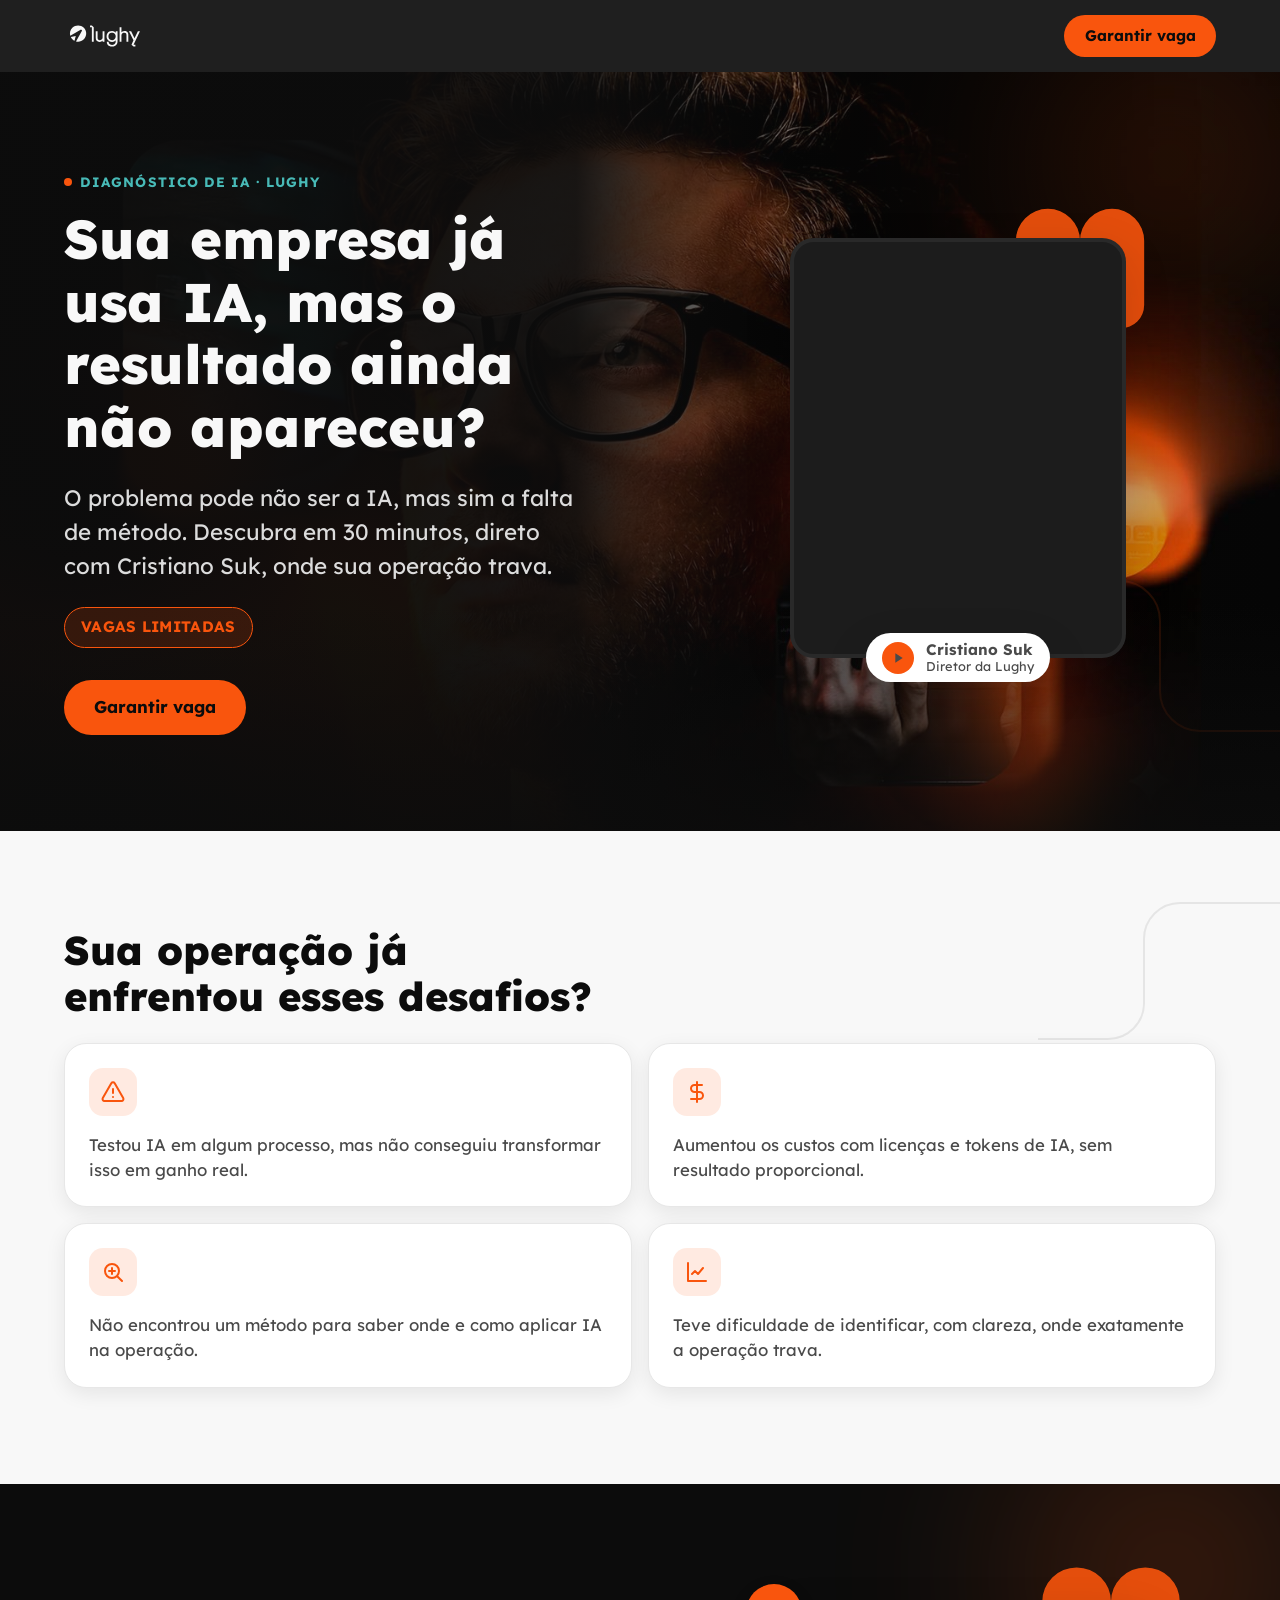
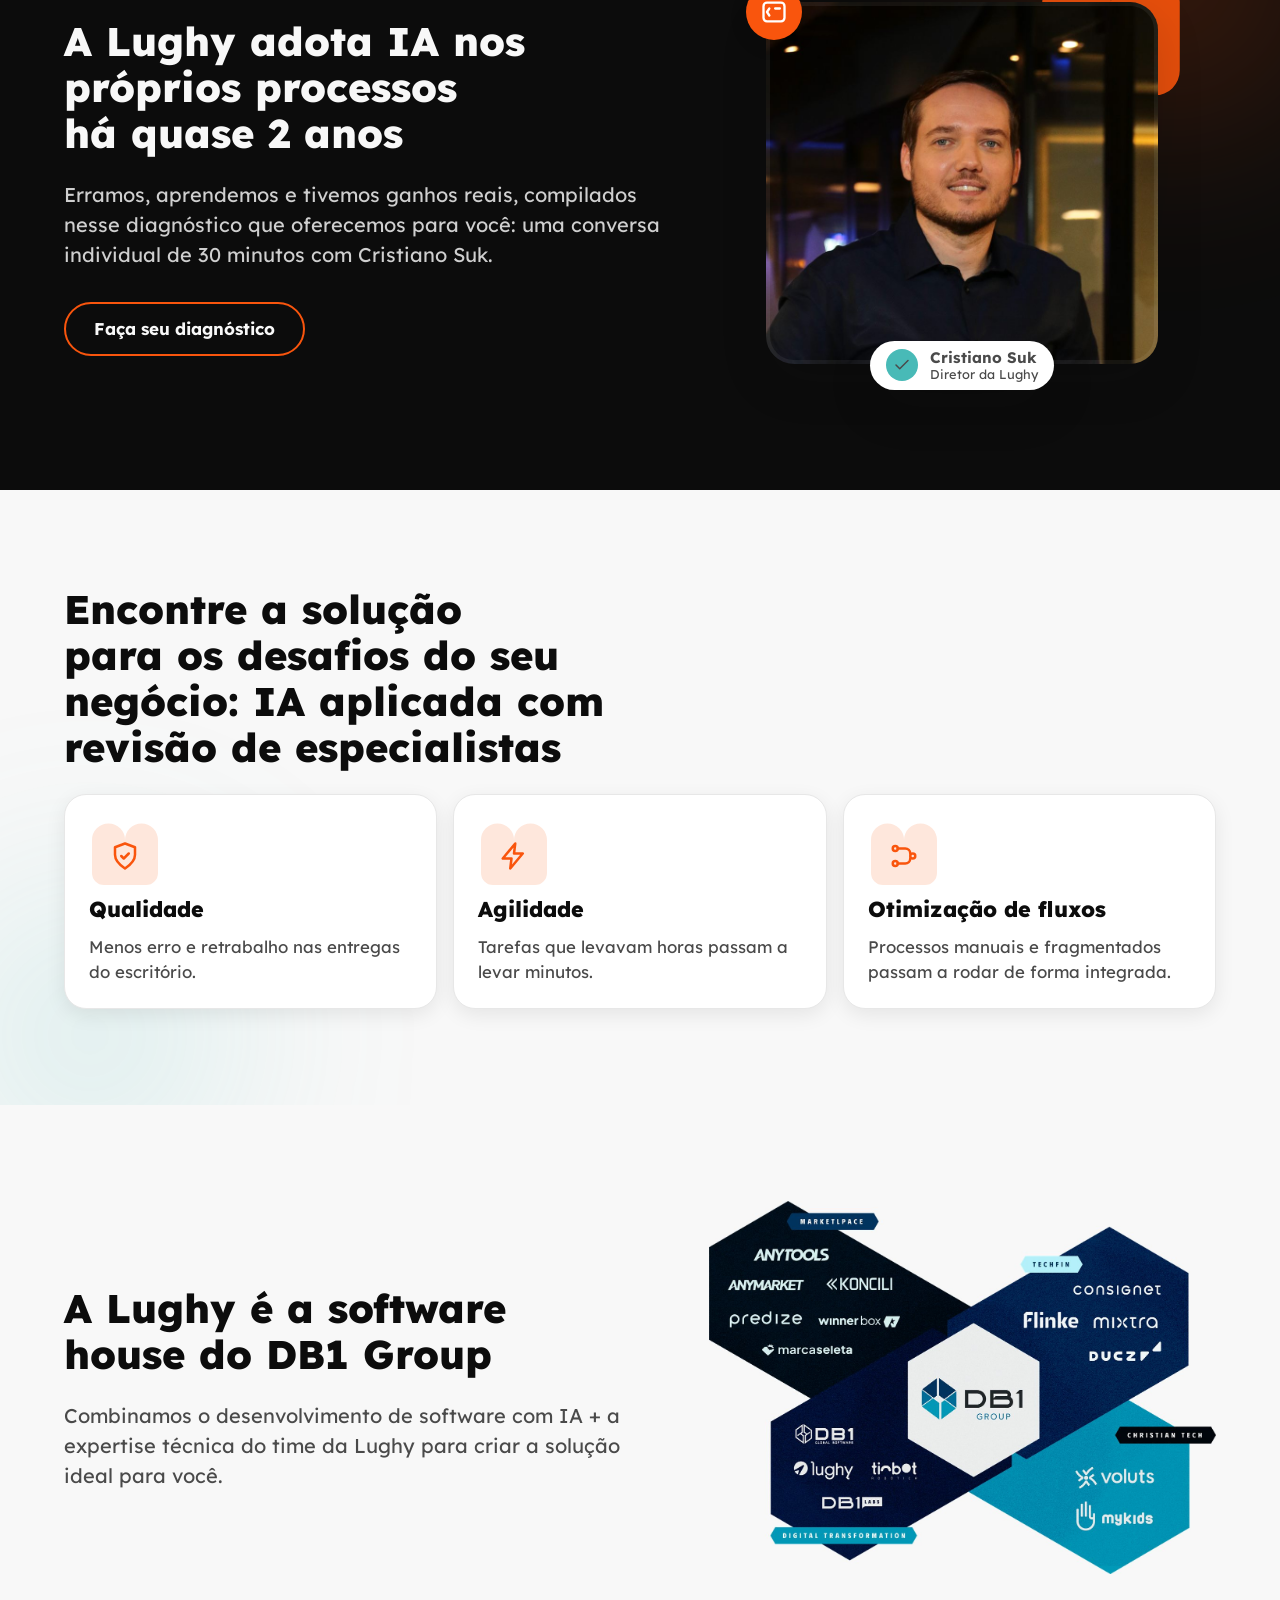
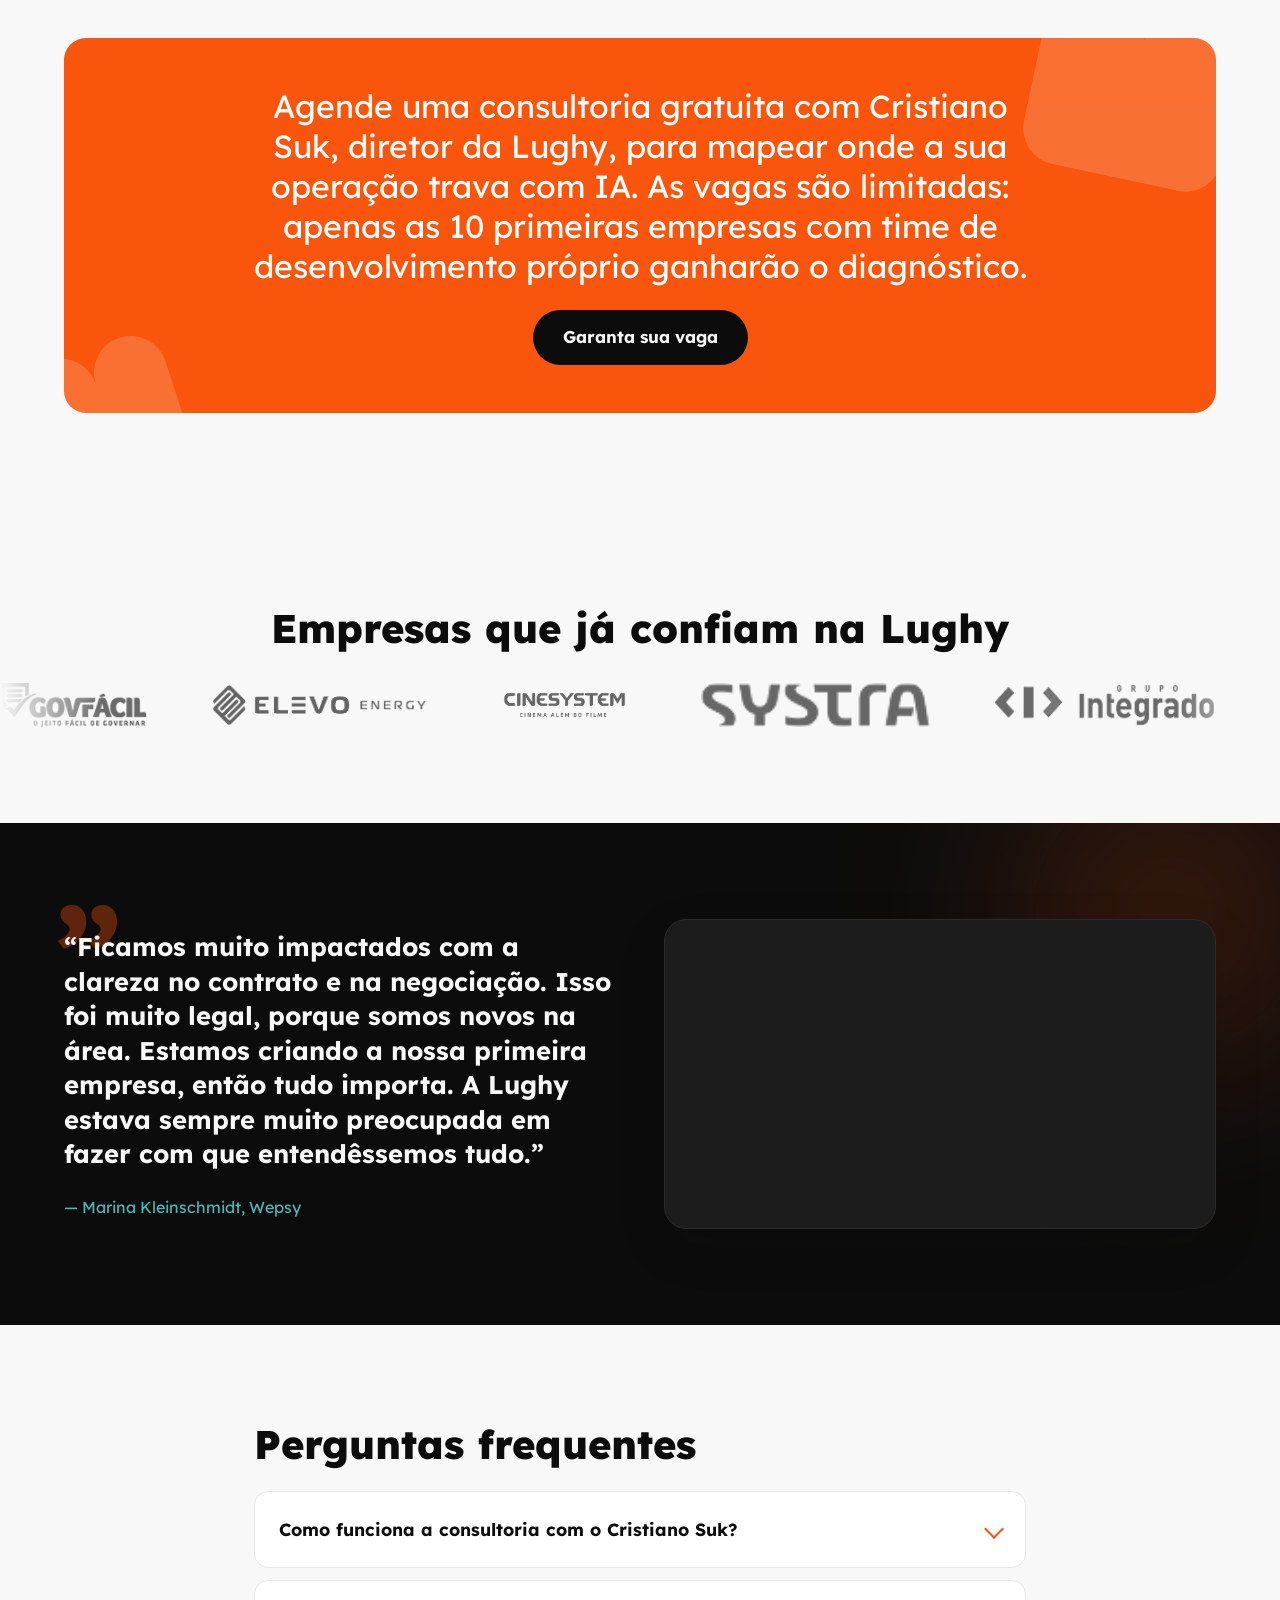
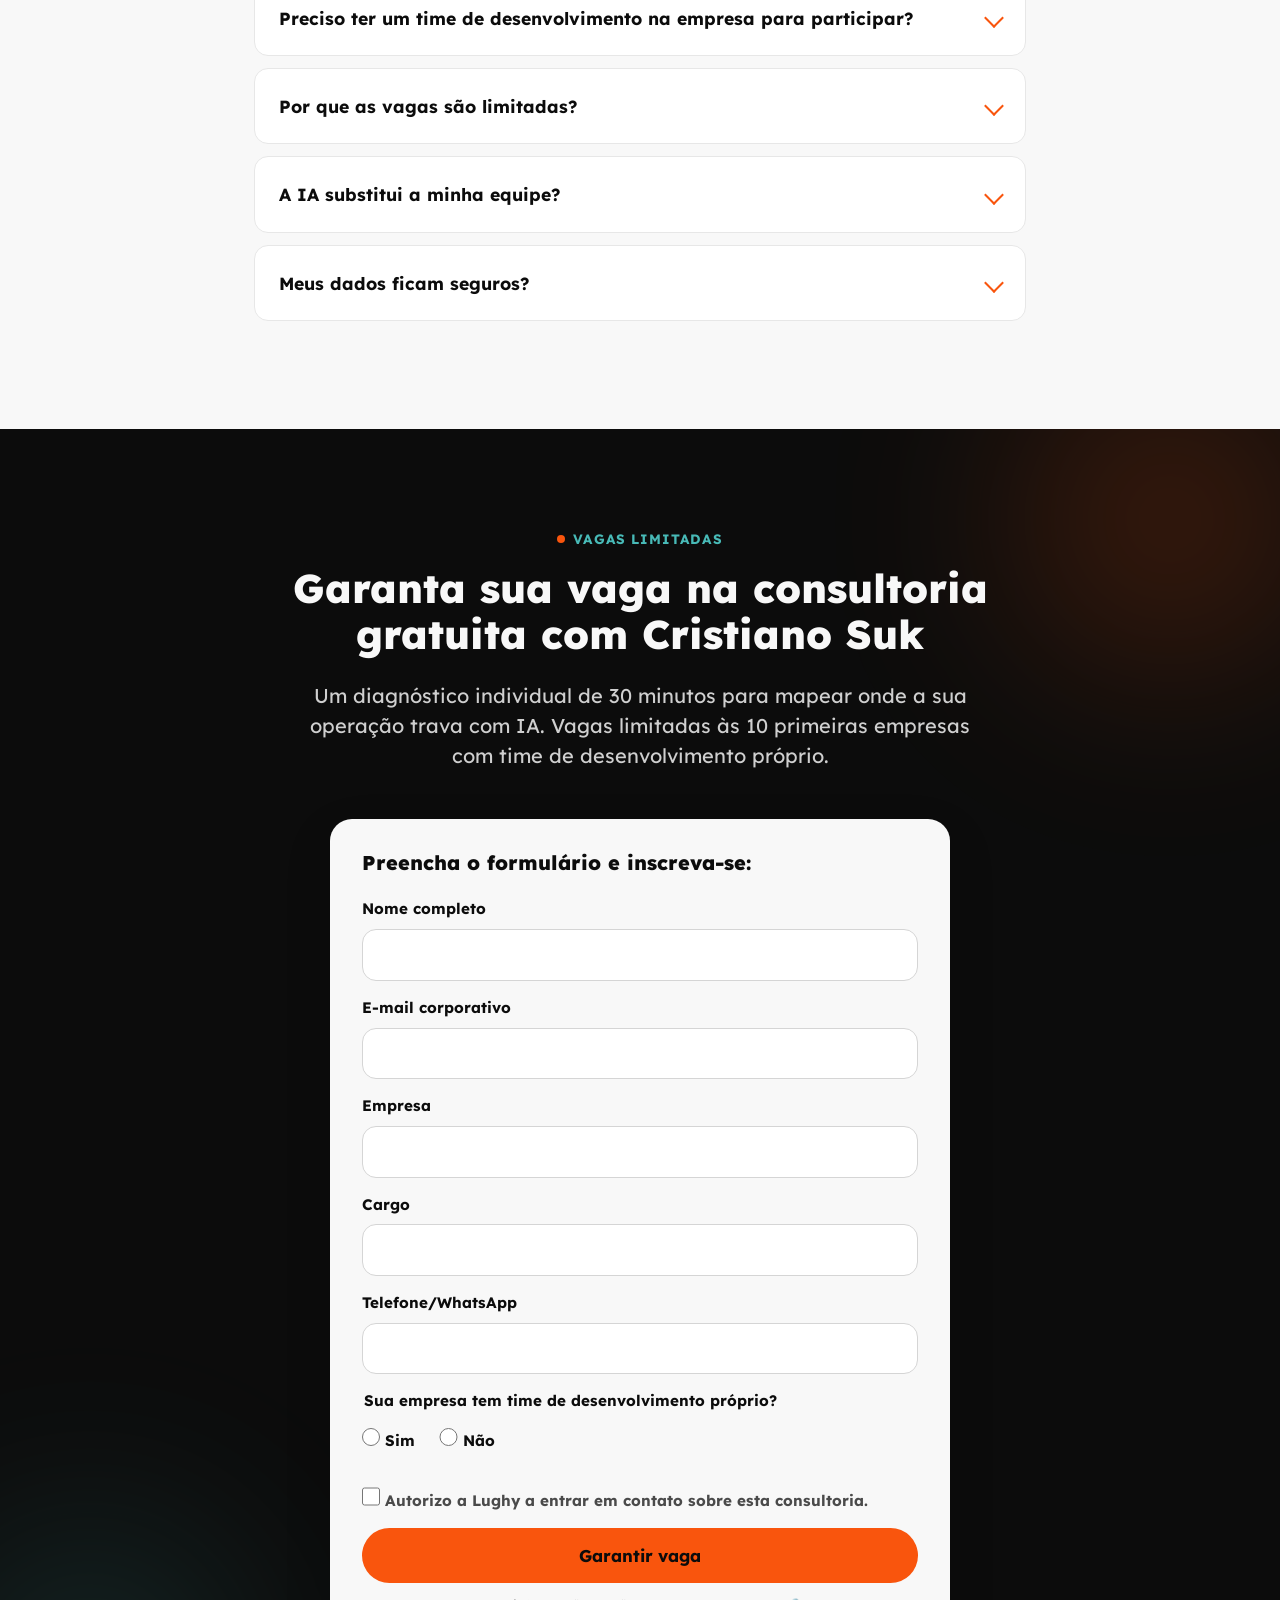
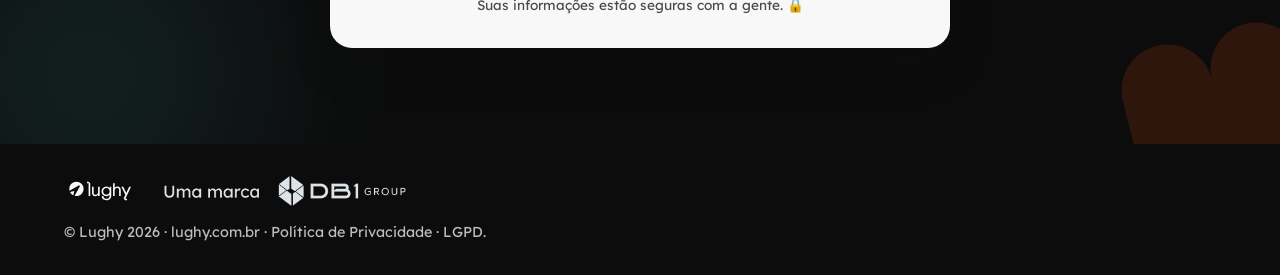
==== index.html @ c54f1146 "LP Consultoria de IA com Cristiano Suk (Lughy) Landing page estática de captação de leads: HTML + CS" ====
<!DOCTYPE html>
<html lang="pt-BR">
<head>
  <meta charset="UTF-8" />
  <meta name="viewport" content="width=device-width, initial-scale=1.0" />

  <title>Consultoria gratuita de IA com Cristiano Suk | Lughy</title>
  <meta name="description" content="Sua empresa já usa IA, mas o resultado não apareceu? Agende um diagnóstico gratuito de 30 minutos com Cristiano Suk, diretor da Lughy, e descubra onde sua operação trava. Vagas limitadas." />

  <!-- Open Graph -->
  <meta property="og:type" content="website" />
  <meta property="og:site_name" content="Lughy" />
  <meta property="og:locale" content="pt_BR" />
  <meta property="og:title" content="Consultoria gratuita de IA com Cristiano Suk | Lughy" />
  <meta property="og:description" content="Descubra em 30 minutos, direto com Cristiano Suk, onde sua operação trava com IA. Vagas limitadas às 10 primeiras empresas com time de desenvolvimento próprio." />
  <meta property="og:url" content="https://lughy.com.br/" />
  <!-- substituir por imagem de compartilhamento social 1200x630 (og-image.jpg) -->
  <meta property="og:image" content="assets/og-image.jpg" />
  <meta property="og:image:width" content="1200" />
  <meta property="og:image:height" content="630" />
  <meta property="og:image:alt" content="Consultoria gratuita de IA com Cristiano Suk, diretor da Lughy" />

  <!-- Twitter Card -->
  <meta name="twitter:card" content="summary_large_image" />
  <meta name="twitter:title" content="Consultoria gratuita de IA com Cristiano Suk | Lughy" />
  <meta name="twitter:description" content="Descubra em 30 minutos, direto com Cristiano Suk, onde sua operação trava com IA. Vagas limitadas." />
  <meta name="twitter:image" content="assets/og-image.jpg" />

  <link rel="icon" type="image/svg+xml" href="assets/logo-lughy-orange.svg" />

  <!-- Google Fonts: Lexend (400, 700, 800) -->
  <link rel="preconnect" href="https://fonts.googleapis.com" />
  <link rel="preconnect" href="https://fonts.gstatic.com" crossorigin />
  <link href="https://fonts.googleapis.com/css2?family=Lexend:wght@400;700;800&display=swap" rel="stylesheet" />

  <link rel="stylesheet" href="styles.css" />
</head>
<body>
  <a class="skip-link" href="#formulario">Ir para o formulário</a>

  <!-- 5.1 Header fixo -->
  <header class="site-header">
    <div class="container site-header__inner">
      <a class="site-header__logo" href="#topo" aria-label="Lughy — página inicial">
        <!-- substituir por logo oficial Lughy (variante off-white) -->
        <img src="assets/logo-lughy-white.svg" alt="Lughy" width="140" height="56" />
      </a>
      <!-- LP focada em conversão: sem menu de navegação -->
      <a class="btn btn--primary btn--sm site-header__cta js-scroll" href="#formulario">Garantir vaga</a>
    </div>
  </header>

  <main id="topo">

    <!-- 5.2 Hero + Formulário -->
    <section class="hero" aria-labelledby="hero-title">
      <!-- imagem de fundo estilizada (PPT comercial) + overlay para legibilidade -->
      <div class="hero__bg" aria-hidden="true"></div>
      <!-- elementos decorativos organicos -->
      <span class="deco-glow deco-glow--orange" aria-hidden="true"></span>
      <span class="deco-glow deco-glow--teal" aria-hidden="true"></span>
      <svg class="deco-line deco-line--hero" viewBox="0 0 320 260" fill="none" aria-hidden="true">
        <path d="M8 40 H120 a40 40 0 0 1 40 40 V150 a40 40 0 0 0 40 40 H312" stroke="currentColor" stroke-width="2" />
      </svg>

      <div class="container hero__grid">
        <div class="hero__copy">
          <p class="eyebrow"><span class="eyebrow__dot" aria-hidden="true"></span> Diagnóstico de IA · Lughy</p>
          <h1 id="hero-title">Sua empresa já usa IA, mas o resultado ainda não apareceu?</h1>
          <h2 class="hero__subtitle">O problema pode não ser a IA, mas sim a falta de método. Descubra em 30 minutos, direto com Cristiano Suk, onde sua operação trava.</h2>
          <p class="hero__vagas"><span class="badge">Vagas limitadas</span></p>
          <a class="btn btn--primary js-scroll hero__cta" href="#formulario">Garantir vaga</a>
        </div>

        <!-- Vídeo do Cristiano Suk sobre a consultoria (formato vertical 4:5) -->
        <div class="hero__media">
          <figure class="video-suk">
            <svg class="video-suk__shape" viewBox="0 0 240 220" aria-hidden="true"><path d="M10,70 A55,55 0 0 1 120,70 A55,55 0 0 1 230,70 L230,180 A40,40 0 0 1 190,220 L50,220 A40,40 0 0 1 10,180 Z"/></svg>
            <div class="video-suk__frame">
              <!-- Vídeo do Cristiano Suk sobre a consultoria (YouTube Short) -->
              <iframe
                src="https://www.youtube-nocookie.com/embed/5r_0Nt1J_Ow"
                title="Cristiano Suk fala sobre a consultoria de IA da Lughy"
                loading="lazy"
                referrerpolicy="strict-origin-when-cross-origin"
                allow="accelerometer; autoplay; clipboard-write; encrypted-media; gyroscope; picture-in-picture; web-share"
                allowfullscreen></iframe>
            </div>
            <figcaption class="video-suk__tag">
              <span class="video-suk__tag-badge" aria-hidden="true">
                <svg viewBox="0 0 24 24" fill="currentColor"><path d="M8 5v14l11-7z"/></svg>
              </span>
              <span><strong>Cristiano Suk</strong>Diretor da Lughy</span>
            </figcaption>
          </figure>
        </div>
      </div>
    </section>

    <!-- 5.3 Seção Dores -->
    <section class="section dores" aria-labelledby="dores-title">
      <svg class="deco-line deco-line--dores" viewBox="0 0 300 200" fill="none" aria-hidden="true">
        <path d="M292 20 H150 a36 36 0 0 0 -36 36 V120 a36 36 0 0 1 -36 36 H8" stroke="currentColor" stroke-width="2" />
      </svg>
      <div class="container">
        <h2 id="dores-title" class="section__title">Sua operação já enfrentou esses desafios?</h2>
        <ul class="cards cards--2 dores__grid">
          <li class="card">
            <span class="card__badge" aria-hidden="true">
              <svg viewBox="0 0 24 24" fill="none" stroke="currentColor" stroke-width="2" stroke-linecap="round" stroke-linejoin="round"><path d="M12 9v4M12 17h.01"/><path d="M10.3 3.2 1.8 18a2 2 0 0 0 1.7 3h17a2 2 0 0 0 1.7-3L13.7 3.2a2 2 0 0 0-3.4 0z"/></svg>
            </span>
            <p>Testou IA em algum processo, mas não conseguiu transformar isso em ganho real.</p>
          </li>
          <li class="card">
            <span class="card__badge" aria-hidden="true">
              <svg viewBox="0 0 24 24" fill="none" stroke="currentColor" stroke-width="2" stroke-linecap="round" stroke-linejoin="round"><path d="M12 2v20M17 5H9.5a3.5 3.5 0 0 0 0 7h5a3.5 3.5 0 0 1 0 7H6"/></svg>
            </span>
            <p>Aumentou os custos com licenças e tokens de IA, sem resultado proporcional.</p>
          </li>
          <li class="card">
            <span class="card__badge" aria-hidden="true">
              <svg viewBox="0 0 24 24" fill="none" stroke="currentColor" stroke-width="2" stroke-linecap="round" stroke-linejoin="round"><circle cx="11" cy="11" r="7"/><path d="m21 21-4.3-4.3M11 8v6M8 11h6"/></svg>
            </span>
            <p>Não encontrou um método para saber onde e como aplicar IA na operação.</p>
          </li>
          <li class="card">
            <span class="card__badge" aria-hidden="true">
              <svg viewBox="0 0 24 24" fill="none" stroke="currentColor" stroke-width="2" stroke-linecap="round" stroke-linejoin="round"><path d="M3 3v18h18"/><path d="m7 14 3-3 3 3 5-6"/></svg>
            </span>
            <p>Teve dificuldade de identificar, com clareza, onde exatamente a operação trava.</p>
          </li>
        </ul>
      </div>
    </section>

    <!-- 5.4 Seção Solução (fundo preto) -->
    <section class="section section--dark solucao" aria-labelledby="solucao-title">
      <span class="deco-glow deco-glow--orange" aria-hidden="true"></span>
      <div class="container solucao__grid">
        <div class="solucao__text">
          <h2 id="solucao-title" class="section__title">A Lughy adota IA nos próprios processos há quase 2 anos</h2>
          <p class="section__lead">Erramos, aprendemos e tivemos ganhos reais, compilados nesse diagnóstico que oferecemos para você: uma conversa individual de 30 minutos com Cristiano Suk.</p>
          <a class="btn btn--outline js-scroll" href="#formulario">Faça seu diagnóstico</a>
        </div>

        <!-- Foto do Cristiano Suk -->
        <figure class="suk">
          <svg class="suk__shape" viewBox="0 0 240 220" aria-hidden="true"><path d="M10,70 A55,55 0 0 1 120,70 A55,55 0 0 1 230,70 L230,180 A40,40 0 0 1 190,220 L50,220 A40,40 0 0 1 10,180 Z"/></svg>
          <div class="suk__frame">
            <img src="assets/suk.jpg" alt="Cristiano Suk, diretor da Lughy" width="480" height="410" />
          </div>
          <span class="float-badge float-badge--orange suk__badge" aria-hidden="true">
            <svg viewBox="0 0 24 24" fill="none" stroke="currentColor" stroke-width="2" stroke-linecap="round" stroke-linejoin="round"><rect x="3" y="4" width="18" height="16" rx="3"/><path d="M8 9l-2 3 2 3M13 9h4"/></svg>
          </span>
          <figcaption class="suk__tag">
            <span class="suk__tag-badge" aria-hidden="true">
              <svg viewBox="0 0 24 24" fill="none" stroke="currentColor" stroke-width="2" stroke-linecap="round" stroke-linejoin="round"><path d="M20 6 9 17l-5-5"/></svg>
            </span>
            <span><strong>Cristiano Suk</strong>Diretor da Lughy</span>
          </figcaption>
        </figure>
      </div>
    </section>

    <!-- 5.5 Seção Diferenciais -->
    <section class="section diferenciais" aria-labelledby="dif-title">
      <span class="deco-glow deco-glow--teal" aria-hidden="true"></span>
      <div class="container">
        <h2 id="dif-title" class="section__title">Encontre a solução para os desafios do seu negócio: IA aplicada com revisão de especialistas</h2>
        <ul class="cards cards--3">
          <li class="card card--pillar">
            <span class="pillar-shape" aria-hidden="true">
              <svg class="pillar-shape__bg" viewBox="0 0 240 220"><path d="M10,70 A55,55 0 0 1 120,70 A55,55 0 0 1 230,70 L230,180 A40,40 0 0 1 190,220 L50,220 A40,40 0 0 1 10,180 Z"/></svg>
              <svg class="pillar-shape__icon" viewBox="0 0 24 24" fill="none" stroke="currentColor" stroke-width="2" stroke-linecap="round" stroke-linejoin="round"><path d="M12 2 4 5v6c0 5 3.5 8 8 11 4.5-3 8-6 8-11V5l-8-3z"/><path d="m9 12 2 2 4-4"/></svg>
            </span>
            <h3>Qualidade</h3>
            <p>Menos erro e retrabalho nas entregas do escritório.</p>
          </li>
          <li class="card card--pillar">
            <span class="pillar-shape" aria-hidden="true">
              <svg class="pillar-shape__bg" viewBox="0 0 240 220"><path d="M10,70 A55,55 0 0 1 120,70 A55,55 0 0 1 230,70 L230,180 A40,40 0 0 1 190,220 L50,220 A40,40 0 0 1 10,180 Z"/></svg>
              <svg class="pillar-shape__icon" viewBox="0 0 24 24" fill="none" stroke="currentColor" stroke-width="2" stroke-linecap="round" stroke-linejoin="round"><path d="M13 2 3 14h7l-1 8 10-12h-7l1-8z"/></svg>
            </span>
            <h3>Agilidade</h3>
            <p>Tarefas que levavam horas passam a levar minutos.</p>
          </li>
          <li class="card card--pillar">
            <span class="pillar-shape" aria-hidden="true">
              <svg class="pillar-shape__bg" viewBox="0 0 240 220"><path d="M10,70 A55,55 0 0 1 120,70 A55,55 0 0 1 230,70 L230,180 A40,40 0 0 1 190,220 L50,220 A40,40 0 0 1 10,180 Z"/></svg>
              <svg class="pillar-shape__icon" viewBox="0 0 24 24" fill="none" stroke="currentColor" stroke-width="2" stroke-linecap="round" stroke-linejoin="round"><circle cx="5" cy="6" r="2"/><circle cx="5" cy="18" r="2"/><circle cx="19" cy="12" r="2"/><path d="M7 6h6a4 4 0 0 1 4 4v0M7 18h6a4 4 0 0 0 4-4v0"/></svg>
            </span>
            <h3>Otimização de fluxos</h3>
            <p>Processos manuais e fragmentados passam a rodar de forma integrada.</p>
          </li>
        </ul>
      </div>
    </section>

    <!-- 5.6 Institucional Lughy + CTA reforço -->
    <section class="section institucional" aria-labelledby="inst-title">
      <div class="container institucional__grid">
        <div class="institucional__text">
          <h2 id="inst-title" class="section__title">A Lughy é a software house do DB1 Group</h2>
          <p class="section__lead">Combinamos o desenvolvimento de software com IA + a expertise técnica do time da Lughy para criar a solução ideal para você.</p>
        </div>
        <figure class="ecosystem">
          <!-- ecossistemas de marcas do DB1 Group (imagem do PPT comercial) -->
          <img src="assets/decor/db1-ecossistemas.jpg" alt="Ecossistemas de marcas do DB1 Group — Marketplace, Techfin, Christian Tech e Digital Transformation, onde está a Lughy" width="1300" height="955" />
        </figure>
      </div>

      <div class="container">
        <aside class="reforco" aria-labelledby="reforco-title">
          <svg class="reforco__shape reforco__shape--1" viewBox="0 0 240 220" aria-hidden="true"><path d="M10,70 A55,55 0 0 1 120,70 A55,55 0 0 1 230,70 L230,180 A40,40 0 0 1 190,220 L50,220 A40,40 0 0 1 10,180 Z"/></svg>
          <svg class="reforco__shape reforco__shape--2" viewBox="0 0 240 220" aria-hidden="true"><path d="M10,70 A55,55 0 0 1 120,70 A55,55 0 0 1 230,70 L230,180 A40,40 0 0 1 190,220 L50,220 A40,40 0 0 1 10,180 Z"/></svg>
          <div class="reforco__content">
            <h2 id="reforco-title" class="reforco__title">Agende uma consultoria gratuita com Cristiano Suk, diretor da Lughy, para mapear onde a sua operação trava com IA. As vagas são limitadas: apenas as 10 primeiras empresas com time de desenvolvimento próprio ganharão o diagnóstico.</h2>
            <a class="btn btn--dark js-scroll" href="#formulario">Garanta sua vaga</a>
          </div>
        </aside>
      </div>
    </section>

    <!-- 5.7 Prova social — Logos -->
    <section class="section logos" aria-labelledby="logos-title">
      <div class="container">
        <h2 id="logos-title" class="section__title">Empresas que já confiam na Lughy</h2>
      </div>
      <!-- carrossel automatico de logos (marquee) -->
      <div class="marquee" role="group" aria-label="Logos de clientes da Lughy">
        <ul class="marquee__track">
          <!-- logos de clientes extraidos de lughy.com.br -->
          <li><img src="assets/clients/govfacil.png" alt="Gov Fácil" loading="lazy" /></li>
          <li><img src="assets/clients/elevo.png" alt="Elevo" loading="lazy" /></li>
          <li><img src="assets/clients/cinesystem.png" alt="Cinesystem" loading="lazy" /></li>
          <li><img src="assets/clients/systra.png" alt="SYSTRA" loading="lazy" /></li>
          <li><img src="assets/clients/integrado.png" alt="Grupo Integrado" loading="lazy" /></li>
          <li><img src="assets/clients/joch.png" alt="Joch" loading="lazy" /></li>
          <li><img src="assets/clients/moran.png" alt="Moran" loading="lazy" /></li>
          <li><img src="assets/clients/pam.png" alt="PAM" loading="lazy" /></li>
          <li><img src="assets/clients/sp.png" alt="SP" loading="lazy" /></li>
          <li><img src="assets/clients/gregtur.png" alt="Gregtur" loading="lazy" /></li>
        </ul>
        <ul class="marquee__track" aria-hidden="true">
          <li><img src="assets/clients/govfacil.png" alt="" /></li>
          <li><img src="assets/clients/elevo.png" alt="" /></li>
          <li><img src="assets/clients/cinesystem.png" alt="" /></li>
          <li><img src="assets/clients/systra.png" alt="" /></li>
          <li><img src="assets/clients/integrado.png" alt="" /></li>
          <li><img src="assets/clients/joch.png" alt="" /></li>
          <li><img src="assets/clients/moran.png" alt="" /></li>
          <li><img src="assets/clients/pam.png" alt="" /></li>
          <li><img src="assets/clients/sp.png" alt="" /></li>
          <li><img src="assets/clients/gregtur.png" alt="" /></li>
        </ul>
      </div>
    </section>

    <!-- 5.8 Depoimento + Vídeo Case Wepsy -->
    <section class="section section--dark depoimento" aria-labelledby="depo-title">
      <span class="deco-glow deco-glow--orange" aria-hidden="true"></span>
      <div class="container depoimento__grid">
        <div class="depoimento__quote">
          <h2 id="depo-title" class="visually-hidden">Depoimento de cliente</h2>
          <span class="quote-mark" aria-hidden="true">”</span>
          <blockquote>
            <p>“Ficamos muito impactados com a clareza no contrato e na negociação. Isso foi muito legal, porque somos novos na área. Estamos criando a nossa primeira empresa, então tudo importa. A Lughy estava sempre muito preocupada em fazer com que entendêssemos tudo.”</p>
            <footer class="depoimento__author">— Marina Kleinschmidt, Wepsy</footer>
          </blockquote>
        </div>

        <div class="depoimento__video">
          <!-- Vídeo case Wepsy (YouTube) -->
          <div class="video-embed">
            <iframe
              src="https://www.youtube-nocookie.com/embed/9lRz9R0BSvA"
              title="Vídeo case Wepsy — depoimento sobre a Lughy"
              loading="lazy"
              referrerpolicy="strict-origin-when-cross-origin"
              allow="accelerometer; autoplay; clipboard-write; encrypted-media; gyroscope; picture-in-picture; web-share"
              allowfullscreen></iframe>
          </div>
        </div>
      </div>
    </section>

    <!-- 5.9 FAQ (acordeão) -->
    <section class="section faq" aria-labelledby="faq-title">
      <div class="container faq__inner">
        <h2 id="faq-title" class="section__title">Perguntas frequentes</h2>

        <details class="faq__item">
          <summary>Como funciona a consultoria com o Cristiano Suk?</summary>
          <div class="faq__answer">
            <p>Cristiano Suk, diretor da Lughy, oferece pessoalmente uma conversa de 30 minutos para mapear onde a sua operação trava com IA. Não é uma reunião com material genérico: é um diagnóstico direto do seu contexto, e você sai com direcionamento prático sobre como aplicar IA no desenvolvimento com mais segurança e qualidade.</p>
          </div>
        </details>

        <details class="faq__item">
          <summary>Preciso ter um time de desenvolvimento na empresa para participar?</summary>
          <div class="faq__answer">
            <p>Sim. As vagas são exclusivas para empresas que já têm um time de desenvolvimento próprio. A consultoria foi pensada para quem já lida com desenvolvimento no dia a dia e quer aplicar IA com mais critério, e não para montar uma equipe do zero.</p>
          </div>
        </details>

        <details class="faq__item">
          <summary>Por que as vagas são limitadas?</summary>
          <div class="faq__answer">
            <p>Porque a consultoria é conduzida pessoalmente pelo Cristiano Suk, e cada conversa exige atenção real ao contexto de cada empresa. Para manter esse nível de profundidade, abrimos vagas apenas para as primeiras empresas que se inscreverem e se encaixarem no perfil, com time de desenvolvimento próprio.</p>
          </div>
        </details>

        <details class="faq__item">
          <summary>A IA substitui a minha equipe?</summary>
          <div class="faq__answer">
            <p>Não. Na Lughy, a IA acelera o desenvolvimento e automatiza tarefas repetitivas, mas toda solução passa por revisão de especialistas antes de chegar até você. A consultoria mostra como aplicar IA para potencializar o time que você já tem, não para substituí-lo.</p>
          </div>
        </details>

        <details class="faq__item">
          <summary>Meus dados ficam seguros?</summary>
          <div class="faq__answer">
            <p>Sim. As informações compartilhadas na consultoria são tratadas com sigilo e seguem a LGPD. Nenhum dado da sua empresa é usado fora do escopo da conversa.</p>
          </div>
        </details>
      </div>
    </section>

    <!-- 5.11 Chamada final + Formulário -->
    <section class="section section--dark cta-final" aria-labelledby="cta-final-title">
      <span class="deco-glow deco-glow--orange" aria-hidden="true"></span>
      <span class="deco-glow deco-glow--teal" aria-hidden="true"></span>
      <svg class="cta-final__shape" viewBox="0 0 240 220" aria-hidden="true"><path d="M10,70 A55,55 0 0 1 120,70 A55,55 0 0 1 230,70 L230,180 A40,40 0 0 1 190,220 L50,220 A40,40 0 0 1 10,180 Z"/></svg>

      <div class="container cta-final__inner">
        <div class="cta-final__head">
          <p class="eyebrow"><span class="eyebrow__dot" aria-hidden="true"></span> Vagas limitadas</p>
          <h2 id="cta-final-title" class="section__title">Garanta sua vaga na consultoria gratuita com Cristiano Suk</h2>
          <p class="section__lead">Um diagnóstico individual de 30 minutos para mapear onde a sua operação trava com IA. Vagas limitadas às 10 primeiras empresas com time de desenvolvimento próprio.</p>
        </div>

        <!-- Formulário de inscrição (conversão final) -->
        <div class="cta-final__form">
          <form id="formulario" class="form-card" novalidate>
            <h2 class="form-card__title">Preencha o formulário e inscreva-se:</h2>

            <div class="field">
              <label for="nome">Nome completo</label>
              <input type="text" id="nome" name="nome" autocomplete="name" required aria-label="Nome completo" aria-required="true" />
              <p class="field__error" data-error-for="nome" hidden>Informe seu nome completo.</p>
            </div>

            <div class="field">
              <label for="email">E-mail corporativo</label>
              <input type="email" id="email" name="email" autocomplete="email" required aria-label="E-mail corporativo" aria-required="true" />
              <p class="field__error" data-error-for="email" hidden>Informe um e-mail válido.</p>
            </div>

            <div class="field">
              <label for="empresa">Empresa</label>
              <input type="text" id="empresa" name="empresa" autocomplete="organization" required aria-label="Empresa" aria-required="true" />
              <p class="field__error" data-error-for="empresa" hidden>Informe o nome da empresa.</p>
            </div>

            <div class="field">
              <label for="cargo">Cargo</label>
              <input type="text" id="cargo" name="cargo" autocomplete="organization-title" required aria-label="Cargo" aria-required="true" />
              <p class="field__error" data-error-for="cargo" hidden>Informe seu cargo.</p>
            </div>

            <div class="field">
              <label for="telefone">Telefone/WhatsApp</label>
              <input type="tel" id="telefone" name="telefone" autocomplete="tel" inputmode="tel" required aria-label="Telefone ou WhatsApp" aria-required="true" />
              <p class="field__error" data-error-for="telefone" hidden>Informe um telefone válido.</p>
            </div>

            <fieldset class="field field--radio">
              <legend>Sua empresa tem time de desenvolvimento próprio?</legend>
              <div class="radio-group">
                <label class="radio">
                  <input type="radio" name="time_dev" value="Sim" required aria-label="Sim, temos time de desenvolvimento próprio" />
                  <span>Sim</span>
                </label>
                <label class="radio">
                  <input type="radio" name="time_dev" value="Não" aria-label="Não, não temos time de desenvolvimento próprio" />
                  <span>Não</span>
                </label>
              </div>
              <p class="field__error" data-error-for="time_dev" hidden>Selecione uma opção.</p>
            </fieldset>

            <div class="field field--check">
              <label class="check">
                <input type="checkbox" id="lgpd" name="lgpd" required aria-label="Autorizo a Lughy a entrar em contato sobre esta consultoria" />
                <span>Autorizo a Lughy a entrar em contato sobre esta consultoria.</span>
              </label>
              <p class="field__error" data-error-for="lgpd" hidden>É necessário autorizar o contato para continuar.</p>
            </div>

            <button type="submit" class="btn btn--primary btn--block">Garantir vaga</button>

            <p class="form-card__secure">Suas informações estão seguras com a gente. 🔒</p>

            <p class="form-card__success" role="status" hidden>Inscrição recebida! Em breve entraremos em contato para agendar seu diagnóstico. 🎉</p>
          </form>
        </div>
      </div>
    </section>

  </main>

  <!-- 5.10 Footer -->
  <footer class="site-footer">
    <div class="container site-footer__inner">
      <div class="site-footer__brand">
        <!-- substituir por logo oficial Lughy (variante off-white) -->
        <img class="site-footer__logo" src="assets/logo-lughy-white.svg" alt="Lughy" width="120" height="48" />
        <!-- assinatura institucional DB1 Group -->
        <img class="site-footer__db1" src="assets/decor/db1group-signature.png" alt="Uma marca DB1 Group" width="150" height="40" />
      </div>
      <p class="site-footer__legal">© Lughy 2026 · lughy.com.br · Política de Privacidade · LGPD.</p>
    </div>
  </footer>

  <script src="script.js"></script>
</body>
</html>
---- styles.css ----
/* =========================================================
   Lughy — LP Consultoria de IA com Cristiano Suk
   Identidade visual Lughy (DB1 Group)
   ========================================================= */

/* ---------- Variáveis ---------- */
:root {
  /* Paleta oficial */
  --laranja-lughy: #F9550D;
  --laranja-lughy-dark: #d8460a; /* hover do CTA — mantém contraste */
  --preto: #0C0C0C;
  --off-white: #F8F8F8;
  --teal: #48BAB7;

  /* Escala de cinzas neutros */
  --cinza-900: #1a1a1a;
  --cinza-700: #4a4a4a; /* texto de apoio sobre claro (AA) */
  --cinza-500: #6f6f6f; /* placeholder */
  --cinza-300: #d5d5d5; /* bordas */
  --cinza-200: #e7e7e7;
  --cinza-100: #f1f1f1;
  --branco: #ffffff;

  /* Tipografia */
  --font: "Lexend", system-ui, -apple-system, "Segoe UI", Roboto, sans-serif;
  --fw-regular: 400;
  --fw-bold: 700;
  --fw-extrabold: 800;

  /* Espaçamento */
  --space-1: 0.25rem;
  --space-2: 0.5rem;
  --space-3: 0.75rem;
  --space-4: 1rem;
  --space-5: 1.5rem;
  --space-6: 2rem;
  --space-7: 3rem;
  --space-8: 4rem;
  --space-9: 6rem;

  /* Layout */
  --container: 1200px;
  --radius: 14px;
  --radius-lg: 22px;
  --header-h: 72px;
  --shadow: 0 18px 48px rgba(12, 12, 12, 0.14);
  --shadow-sm: 0 6px 20px rgba(12, 12, 12, 0.08);

  /* Forma orgânica assinatura Lughy (dois "bumps") como máscara */
  --lughy-mask: url("assets/decor/lughy-shape.svg");
}

/* ---------- Reset base ---------- */
*,
*::before,
*::after { box-sizing: border-box; }

* { margin: 0; }

html {
  scroll-behavior: smooth;
  scroll-padding-top: calc(var(--header-h) + 16px);
  -webkit-text-size-adjust: 100%;
}

body {
  font-family: var(--font);
  font-weight: var(--fw-regular);
  font-size: 1rem;
  line-height: 1.5;
  color: var(--preto);
  background: var(--off-white);
  text-align: left;
  overflow-x: hidden;
  -webkit-font-smoothing: antialiased;
}

img { max-width: 100%; height: auto; display: block; }

h1, h2, h3 {
  font-weight: var(--fw-extrabold);
  line-height: 1.15;
  text-wrap: balance;
}

p { text-wrap: pretty; }

a { color: inherit; }

button { font-family: inherit; }

@media (prefers-reduced-motion: reduce) {
  html { scroll-behavior: auto; }
  * { animation: none !important; transition: none !important; }
}

/* ---------- Utilitários ---------- */
.container {
  width: 100%;
  max-width: var(--container);
  margin-inline: auto;
  padding-inline: var(--space-5);
  position: relative;
  z-index: 2;
}

.section {
  padding-block: var(--space-8);
  position: relative;
  overflow: hidden;
}

.section__title {
  font-size: clamp(1.6rem, 4.5vw, 2.5rem);
  margin-bottom: var(--space-5);
  max-width: 24ch;
}

.section__lead {
  font-size: clamp(1.05rem, 2.2vw, 1.25rem);
  color: var(--cinza-700);
  max-width: 56ch;
}

.visually-hidden {
  position: absolute !important;
  width: 1px; height: 1px;
  padding: 0; margin: -1px;
  overflow: hidden; clip: rect(0 0 0 0);
  white-space: nowrap; border: 0;
}

.skip-link {
  position: absolute;
  left: var(--space-4);
  top: -60px;
  z-index: 200;
  background: var(--preto);
  color: var(--off-white);
  font-weight: var(--fw-bold);
  padding: var(--space-2) var(--space-4);
  border-radius: 0 0 var(--radius) var(--radius);
  transition: top 0.2s ease;
}
.skip-link:focus { top: 0; }

/* Foco visível global (acessibilidade) */
:where(a, button, input, textarea, select, summary):focus-visible {
  outline: 3px solid var(--teal);
  outline-offset: 2px;
  border-radius: 6px;
}

/* Eyebrow */
.eyebrow {
  display: inline-flex;
  align-items: center;
  gap: var(--space-2);
  font-weight: var(--fw-bold);
  font-size: 0.85rem;
  letter-spacing: 0.08em;
  text-transform: uppercase;
  color: var(--teal);
  margin-bottom: var(--space-4);
}
.eyebrow__dot { width: 8px; height: 8px; border-radius: 50%; background: var(--laranja-lughy); }

/* ---------- Elementos decorativos ---------- */
.deco-glow {
  position: absolute;
  width: 460px; height: 460px;
  border-radius: 50%;
  filter: blur(90px);
  opacity: 0.5;
  pointer-events: none;
  z-index: 0;
}
.deco-glow--orange { background: radial-gradient(circle, rgba(249,85,13,0.55), transparent 70%); top: -140px; right: -120px; }
.deco-glow--teal { background: radial-gradient(circle, rgba(72,186,183,0.4), transparent 70%); bottom: -160px; left: -140px; }

.deco-line {
  position: absolute;
  z-index: 0;
  color: rgba(249, 85, 13, 0.35);
  pointer-events: none;
}
.deco-line--hero { width: 320px; bottom: 4%; right: -40px; opacity: 0.5; }
.deco-line--dores { width: 300px; top: 8%; right: -50px; color: rgba(12,12,12,0.08); }

/* Forma orgânica (SVG inline) */
.lughy-shape-svg { fill: var(--laranja-lughy); display: block; }

/* Badges circulares flutuantes */
.float-badge {
  display: inline-flex;
  align-items: center;
  justify-content: center;
  width: 64px; height: 64px;
  border-radius: 50%;
  box-shadow: var(--shadow-sm);
}
.float-badge svg { width: 28px; height: 28px; }
.float-badge--orange { background: var(--laranja-lughy); color: var(--branco); }
.float-badge--dark { background: var(--preto); color: var(--off-white); }

/* ---------- Botões ---------- */
.btn {
  display: inline-flex;
  align-items: center;
  justify-content: center;
  gap: var(--space-2);
  font-weight: var(--fw-bold);
  font-size: 1.0625rem;
  line-height: 1.2;
  text-decoration: none;
  padding: 0.95rem 1.75rem;
  border: 2px solid transparent;
  border-radius: 999px;
  cursor: pointer;
  transition: transform 0.15s ease, background-color 0.2s ease, color 0.2s ease, border-color 0.2s ease;
}
.btn:hover { transform: translateY(-2px); }
.btn:active { transform: translateY(0); }

.btn--primary {
  background: var(--laranja-lughy);
  color: var(--preto); /* near-black sobre laranja = contraste AA (~5.9:1) */
}
.btn--primary:hover { background: var(--laranja-lughy-dark); }

.btn--outline {
  background: transparent;
  color: var(--off-white);
  border-color: var(--laranja-lughy);
}
.btn--outline:hover { background: var(--laranja-lughy); color: var(--preto); }

.btn--dark {
  background: var(--preto);
  color: var(--off-white);
}
.btn--dark:hover { background: #000; }

.btn--sm { padding: 0.6rem 1.15rem; font-size: 0.95rem; }
.btn--block { width: 100%; }

/* ---------- Header fixo ---------- */
.site-header {
  position: fixed;
  inset: 0 0 auto 0;
  z-index: 100;
  height: var(--header-h);
  background: rgba(12, 12, 12, 0.92);
  backdrop-filter: blur(8px);
  display: flex;
  align-items: center;
}
.site-header__inner {
  display: flex;
  align-items: center;
  justify-content: space-between;
  gap: var(--space-4);
}
.site-header__logo { display: inline-flex; }
.site-header__logo img { height: 34px; width: auto; }

main { padding-top: var(--header-h); }

/* ---------- 5.2 Hero + Formulário ---------- */
.hero {
  background: var(--preto);
  color: var(--off-white);
  padding-block: var(--space-8);
  position: relative;
  overflow: hidden;
}
/* Imagem de fundo estilizada do hero (foto do PPT comercial) */
.hero__bg {
  position: absolute; inset: 0; z-index: 0;
  background: url("assets/decor/hero-bg.jpg") no-repeat 60% 22%;
  background-size: cover;
}
/* Overlay mobile: escurece o suficiente para manter o texto legível (imagem como textura) */
.hero::after {
  content: ""; position: absolute; inset: 0; z-index: 1; pointer-events: none;
  background: linear-gradient(180deg, rgba(12,12,12,0.82) 0%, rgba(12,12,12,0.9) 100%);
}
.hero__grid {
  display: grid;
  gap: var(--space-7);
  align-items: center;
}
.hero__copy h1 {
  font-size: clamp(2rem, 6vw, 3.4rem);
  margin-bottom: var(--space-5);
}
.hero__subtitle {
  font-weight: var(--fw-regular);
  font-size: clamp(1.05rem, 2.6vw, 1.4rem);
  line-height: 1.5;
  color: #dcdcdc;
  max-width: 46ch;
  margin-bottom: var(--space-5);
}
.badge {
  display: inline-block;
  background: rgba(249, 85, 13, 0.16);
  color: var(--laranja-lughy);
  font-weight: var(--fw-bold);
  font-size: 0.95rem;
  letter-spacing: 0.02em;
  text-transform: uppercase;
  padding: var(--space-2) var(--space-4);
  border: 1px solid var(--laranja-lughy);
  border-radius: 999px;
}
.hero__cta { margin-top: var(--space-6); }

/* Vídeo do Suk no hero (4:5) */
.hero__media { position: relative; z-index: 3; display: flex; justify-content: center; }
.video-suk { position: relative; margin: 0; width: 100%; max-width: 360px; padding: 20px 12px 26px; }
.video-suk__shape {
  position: absolute; width: 140px; top: -18px; right: -12px;
  fill: var(--laranja-lughy); opacity: 0.9; z-index: 0;
}
.video-suk__frame {
  position: relative; z-index: 1;
  aspect-ratio: 4 / 5;
  border-radius: 24px; overflow: hidden;
  background: #1c1c1c;
  box-shadow: var(--shadow);
  outline: 4px solid rgba(255,255,255,0.06); outline-offset: -4px;
}
.video-suk__frame iframe { position: absolute; inset: 0; width: 100%; height: 100%; border: 0; display: block; }
.video-suk__tag {
  position: absolute; left: 50%; transform: translateX(-50%); bottom: 2px; z-index: 3;
  display: flex; align-items: center; gap: var(--space-3);
  background: var(--branco); color: var(--preto);
  padding: var(--space-2) var(--space-4);
  border-radius: 999px; box-shadow: var(--shadow); white-space: nowrap;
}
.video-suk__tag strong { display: block; font-size: 0.95rem; }
.video-suk__tag > span { font-size: 0.8rem; color: var(--cinza-700); line-height: 1.2; }
.video-suk__tag-badge {
  display: inline-flex; align-items: center; justify-content: center;
  width: 32px; height: 32px; flex: none;
  border-radius: 50%; background: var(--laranja-lughy); color: var(--branco);
}
.video-suk__tag-badge svg { width: 16px; height: 16px; }

/* Card do formulário */
.form-card {
  background: var(--off-white);
  color: var(--preto);
  border-radius: var(--radius-lg);
  padding: clamp(1.25rem, 3vw, 2rem);
  box-shadow: var(--shadow);
}
.form-card__title {
  font-size: 1.25rem;
  margin-bottom: var(--space-5);
}
.field { margin-bottom: var(--space-4); border: 0; padding: 0; }
.field label,
.field legend {
  display: block;
  font-weight: var(--fw-bold);
  font-size: 0.95rem;
  margin-bottom: var(--space-2);
}
.field input[type="text"],
.field input[type="email"],
.field input[type="tel"] {
  width: 100%;
  font: inherit;
  color: var(--preto);
  background: var(--branco);
  border: 1.5px solid var(--cinza-300);
  border-radius: var(--radius);
  padding: 0.8rem 0.9rem;
  transition: border-color 0.2s ease, box-shadow 0.2s ease;
}
.field input::placeholder { color: var(--cinza-500); }
.field input:focus {
  border-color: var(--laranja-lughy);
  box-shadow: 0 0 0 3px rgba(249, 85, 13, 0.18);
  outline: none;
}
.field input[aria-invalid="true"] { border-color: var(--laranja-lughy); }

.radio-group { display: flex; gap: var(--space-5); }
.radio, .check { display: flex; align-items: flex-start; gap: var(--space-2); font-weight: var(--fw-regular); cursor: pointer; }
.radio input, .check input { margin-top: 0.15rem; width: 1.15rem; height: 1.15rem; accent-color: var(--laranja-lughy); flex: none; }
.field--radio legend { margin-bottom: var(--space-3); }
.field--check { margin-top: var(--space-5); }
.check span { font-size: 0.95rem; color: var(--cinza-700); }

.field__error {
  color: #b3300a;
  font-size: 0.85rem;
  font-weight: var(--fw-bold);
  margin-top: var(--space-2);
}

.form-card__secure {
  margin-top: var(--space-3);
  font-size: 0.85rem;
  color: var(--cinza-700);
  text-align: center;
}
.form-card__success {
  margin-top: var(--space-4);
  padding: var(--space-4);
  background: rgba(72, 186, 183, 0.15);
  border: 1.5px solid var(--teal);
  border-radius: var(--radius);
  font-weight: var(--fw-bold);
  color: #0c5b59;
}

/* ---------- Cards genéricos ---------- */
.cards { list-style: none; padding: 0; display: grid; gap: var(--space-4); }
.card {
  background: var(--branco);
  border: 1px solid var(--cinza-200);
  border-radius: var(--radius-lg);
  padding: var(--space-5);
  box-shadow: var(--shadow-sm);
  transition: transform 0.2s ease, box-shadow 0.2s ease;
}
.card:hover { transform: translateY(-4px); box-shadow: var(--shadow); }
.card p { color: var(--cinza-700); font-size: 1.05rem; }

/* ---------- 5.3 Dores ---------- */
.dores { background: var(--off-white); }
.card__badge {
  display: inline-flex;
  align-items: center;
  justify-content: center;
  width: 48px; height: 48px;
  margin-bottom: var(--space-4);
  border-radius: 14px;
  background: rgba(249, 85, 13, 0.12);
  color: var(--laranja-lughy);
}
.card__badge svg { width: 24px; height: 24px; }

/* ---------- Seção escura ---------- */
.section--dark { background: var(--preto); color: var(--off-white); }
.section--dark .section__lead { color: #cfcfcf; }

/* ---------- 5.4 Solução ---------- */
.solucao__grid { display: grid; gap: var(--space-7); align-items: center; }
.solucao__text .section__lead { margin-bottom: var(--space-6); }

/* Foto do Cristiano Suk — frame arredondado com forma orgânica decorativa */
.suk { position: relative; margin: 0 auto; max-width: 420px; justify-self: center; padding: 22px 14px 30px; }
.suk__shape {
  position: absolute; width: 150px; top: -22px; right: -14px;
  fill: var(--laranja-lughy); opacity: 0.9; z-index: 0;
}
.suk__frame {
  position: relative; z-index: 1;
  border-radius: 28px; overflow: hidden;
  aspect-ratio: 4 / 3.7;
  box-shadow: var(--shadow);
  outline: 4px solid rgba(255,255,255,0.06);
  outline-offset: -4px;
}
.suk__frame img { width: 100%; height: 100%; object-fit: cover; object-position: center 20%; }
.suk__badge { position: absolute; top: 4px; left: -6px; z-index: 3; width: 56px; height: 56px; }
.suk__tag {
  position: absolute; left: 50%; transform: translateX(-50%); bottom: 4px; z-index: 3;
  display: flex; align-items: center; gap: var(--space-3);
  background: var(--branco); color: var(--preto);
  padding: var(--space-2) var(--space-4);
  border-radius: 999px; box-shadow: var(--shadow); white-space: nowrap;
}
.suk__tag strong { display: block; font-size: 0.95rem; }
.suk__tag > span { font-size: 0.8rem; color: var(--cinza-700); line-height: 1.2; }
.suk__tag-badge {
  display: inline-flex; align-items: center; justify-content: center;
  width: 32px; height: 32px; flex: none;
  border-radius: 50%; background: var(--teal); color: var(--preto);
}
.suk__tag-badge svg { width: 18px; height: 18px; }

/* Ecossistemas DB1 (imagem cheia) */
.ecosystem { margin: 0; justify-self: center; max-width: 560px; }
.ecosystem img { width: 100%; height: auto; }

/* ---------- 5.5 Diferenciais ---------- */
.card--pillar { display: flex; flex-direction: column; gap: var(--space-3); align-items: flex-start; }
.card--pillar h3 { font-size: 1.35rem; }
.pillar-shape { position: relative; width: 72px; height: 66px; display: block; }
.pillar-shape__bg { width: 100%; height: 100%; fill: rgba(249, 85, 13, 0.14); }
.pillar-shape__icon {
  position: absolute; inset: 0; margin: auto;
  width: 30px; height: 30px;
  color: var(--laranja-lughy);
  top: 8px;
}

/* ---------- 5.6 Institucional + reforço ---------- */
.institucional__grid { display: grid; gap: var(--space-7); align-items: center; margin-bottom: var(--space-8); }

.reforco {
  position: relative;
  background: var(--laranja-lughy);
  color: var(--branco);
  border-radius: var(--radius-lg);
  padding: clamp(1.75rem, 4vw, 3rem);
  overflow: hidden;
}
.reforco__content {
  position: relative; z-index: 2;
  display: grid; gap: var(--space-5);
  justify-items: center;
  text-align: center;
}
.reforco__title {
  font-weight: var(--fw-regular); /* pedido: sem negrito */
  font-size: clamp(1.35rem, 3vw, 2rem);
  line-height: 1.25;
  max-width: 46ch;
  margin-inline: auto;
}
.reforco__shape { position: absolute; opacity: 0.16; fill: #fff; pointer-events: none; }
.reforco__shape--1 { width: 220px; top: -60px; right: -30px; transform: rotate(12deg); }
.reforco__shape--2 { width: 160px; bottom: -70px; left: -40px; transform: rotate(-18deg); }

/* ---------- 5.7 Logos (marquee) ---------- */
.logos { background: var(--off-white); }
.logos .section__title { text-align: center; max-width: none; margin-inline: auto; }
.marquee {
  position: relative;
  margin-top: var(--space-6);
  overflow: hidden;
  display: flex;
  gap: var(--space-8);
  -webkit-mask-image: linear-gradient(90deg, transparent, #000 8%, #000 92%, transparent);
  mask-image: linear-gradient(90deg, transparent, #000 8%, #000 92%, transparent);
}
.marquee__track {
  list-style: none; padding: 0; margin: 0;
  display: flex;
  align-items: center;
  gap: var(--space-8);
  flex: none;
  animation: marquee 34s linear infinite;
}
.marquee:hover .marquee__track { animation-play-state: paused; }
.marquee__track li { flex: none; }
.marquee__track img {
  height: 38px; width: auto;
  filter: grayscale(100%);
  opacity: 0.6;
  transition: filter 0.25s ease, opacity 0.25s ease;
}
.marquee__track img:hover { filter: grayscale(0%); opacity: 1; }
@keyframes marquee {
  from { transform: translateX(0); }
  to { transform: translateX(calc(-100% - var(--space-8))); }
}

/* ---------- 5.8 Depoimento + vídeo ---------- */
.depoimento__grid { display: grid; gap: var(--space-7); align-items: center; }
.depoimento__quote { position: relative; }
.quote-mark {
  position: absolute; top: -40px; left: -10px;
  font-size: 8rem; line-height: 1;
  font-weight: var(--fw-extrabold);
  color: rgba(249, 85, 13, 0.35);
  z-index: 0;
}
.depoimento blockquote { position: relative; z-index: 1; display: grid; gap: var(--space-5); }
.depoimento blockquote p {
  font-size: clamp(1.2rem, 2.6vw, 1.6rem);
  font-weight: var(--fw-bold);
  line-height: 1.35;
}
.depoimento__author { font-size: 1rem; font-weight: var(--fw-regular); color: var(--teal); }

.video-embed {
  position: relative;
  aspect-ratio: 16 / 9;
  border-radius: var(--radius-lg);
  overflow: hidden;
  background: #1c1c1c;
  border: 1px solid #2a2a2a;
  box-shadow: var(--shadow);
}
.video-embed iframe { position: absolute; inset: 0; width: 100%; height: 100%; border: 0; }

/* ---------- 5.9 FAQ ---------- */
.faq__inner { max-width: 820px; }
.faq__item {
  background: var(--branco);
  border: 1px solid var(--cinza-200);
  border-radius: var(--radius);
  margin-bottom: var(--space-3);
  overflow: hidden;
}
.faq__item summary {
  list-style: none;
  cursor: pointer;
  padding: var(--space-5);
  font-weight: var(--fw-bold);
  font-size: 1.1rem;
  display: flex;
  align-items: center;
  justify-content: space-between;
  gap: var(--space-4);
}
.faq__item summary::-webkit-details-marker { display: none; }
.faq__item summary::after {
  content: "";
  flex: none;
  width: 14px; height: 14px;
  border-right: 2.5px solid var(--laranja-lughy);
  border-bottom: 2.5px solid var(--laranja-lughy);
  transform: rotate(45deg);
  transition: transform 0.25s ease;
}
.faq__item[open] summary::after { transform: rotate(-135deg); }
.faq__answer { padding: 0 var(--space-5) var(--space-5); }
.faq__answer p { color: var(--cinza-700); }

/* ---------- 5.11 Chamada final + Formulário ---------- */
.cta-final__inner { display: grid; gap: var(--space-7); }
.cta-final__head { text-align: center; max-width: 720px; margin-inline: auto; }
.cta-final__head .eyebrow { justify-content: center; }
.cta-final__head .section__title { max-width: none; margin-inline: auto; }
.cta-final__head .section__lead { color: #cfcfcf; margin-inline: auto; }
.cta-final__form { width: 100%; max-width: 620px; margin-inline: auto; }
.cta-final__shape {
  position: absolute; width: 200px; bottom: -60px; right: -40px;
  fill: var(--laranja-lughy); opacity: 0.14; transform: rotate(-14deg);
  pointer-events: none; z-index: 0;
}

/* ---------- Footer ---------- */
.site-footer {
  background: var(--preto);
  color: var(--off-white);
  padding-block: var(--space-6);
}
.site-footer__inner { display: grid; gap: var(--space-4); }
.site-footer__brand { display: flex; align-items: center; gap: var(--space-5); flex-wrap: wrap; }
.site-footer__logo { height: 30px; width: auto; }
.site-footer__db1 { height: 30px; width: auto; opacity: 0.9; }
.site-footer__legal { color: #bdbdbd; font-size: 0.9rem; }

/* =========================================================
   Responsivo
   ========================================================= */

/* Tablet ≥ 768px */
@media (min-width: 768px) {
  .section { padding-block: var(--space-9); }
  .cards--2 { grid-template-columns: repeat(2, 1fr); }
  .cards--3 { grid-template-columns: repeat(3, 1fr); }
  .solucao__grid { grid-template-columns: 1fr 0.85fr; }
  .institucional__grid { grid-template-columns: 1fr 0.85fr; }
  .depoimento__grid { grid-template-columns: 1fr 1fr; }
  .marquee__track img { height: 44px; }
}

/* Desktop ≥ 1200px */
@media (min-width: 1200px) {
  .hero__grid {
    grid-template-columns: 1.05fr 0.95fr;
    gap: var(--space-8);
  }
  .hero { padding-block: var(--space-9); }
  .hero__bg { background-position: 58% 28%; }
  /* Desktop: copy (esquerda) sobre preto sólido; imagem revela à direita e no topo */
  .hero::after {
    background:
      linear-gradient(0deg, rgba(12,12,12,0.85) 0%, rgba(12,12,12,0) 30%),
      linear-gradient(90deg, rgba(12,12,12,0.98) 0%, rgba(12,12,12,0.95) 45%, rgba(12,12,12,0.45) 62%, rgba(12,12,12,0.12) 100%);
  }
}
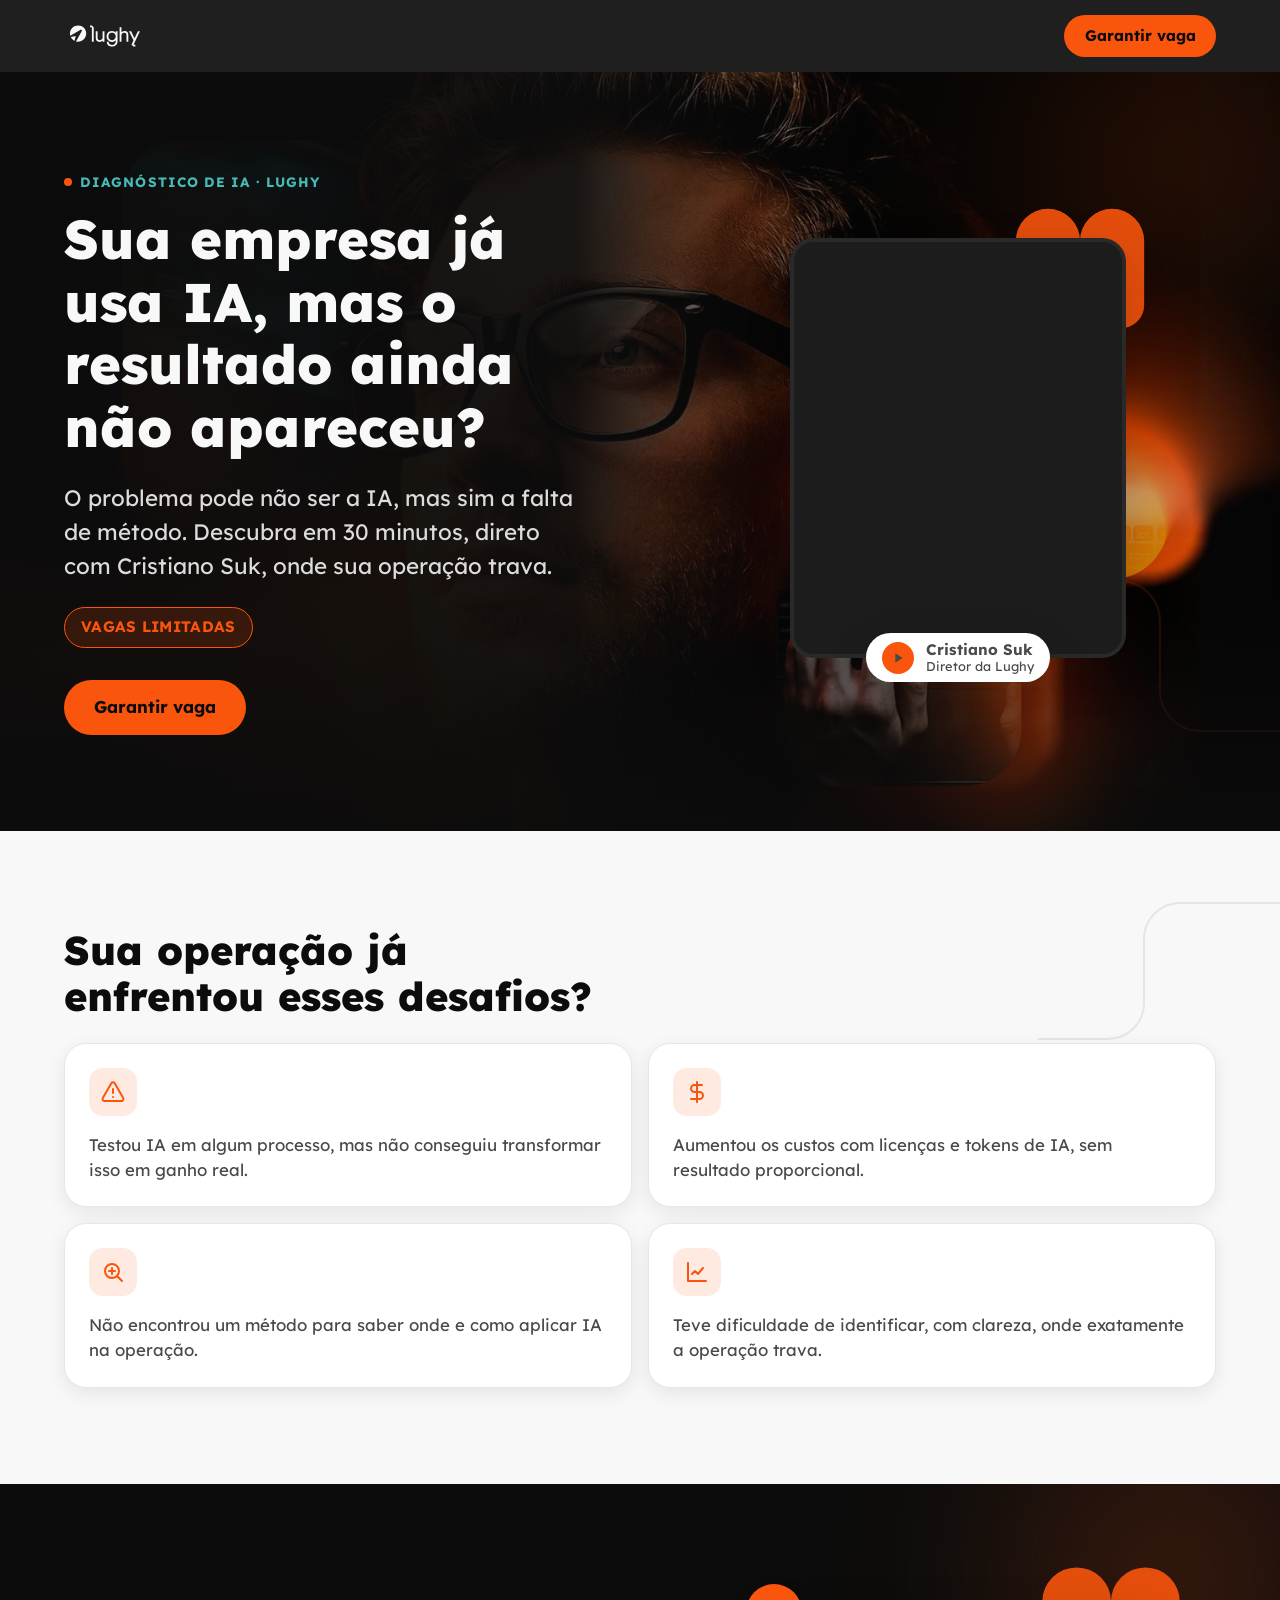
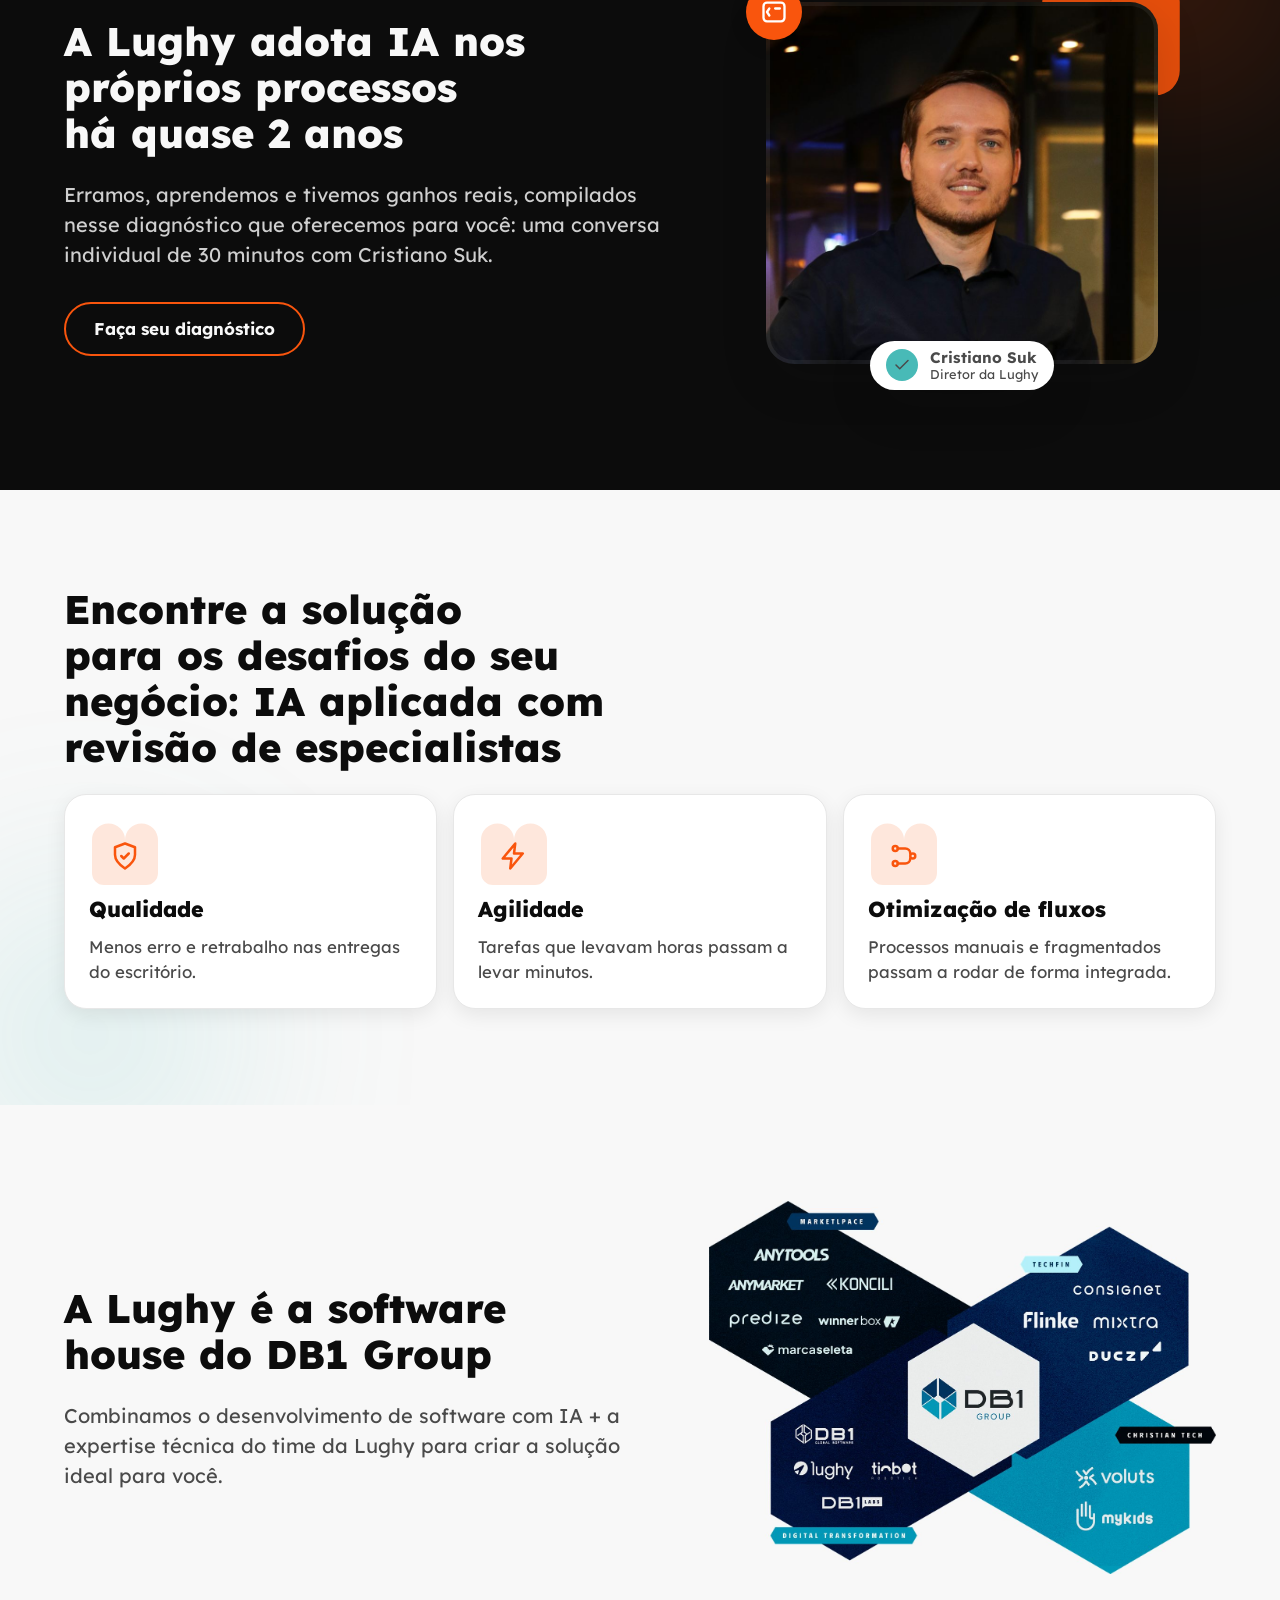
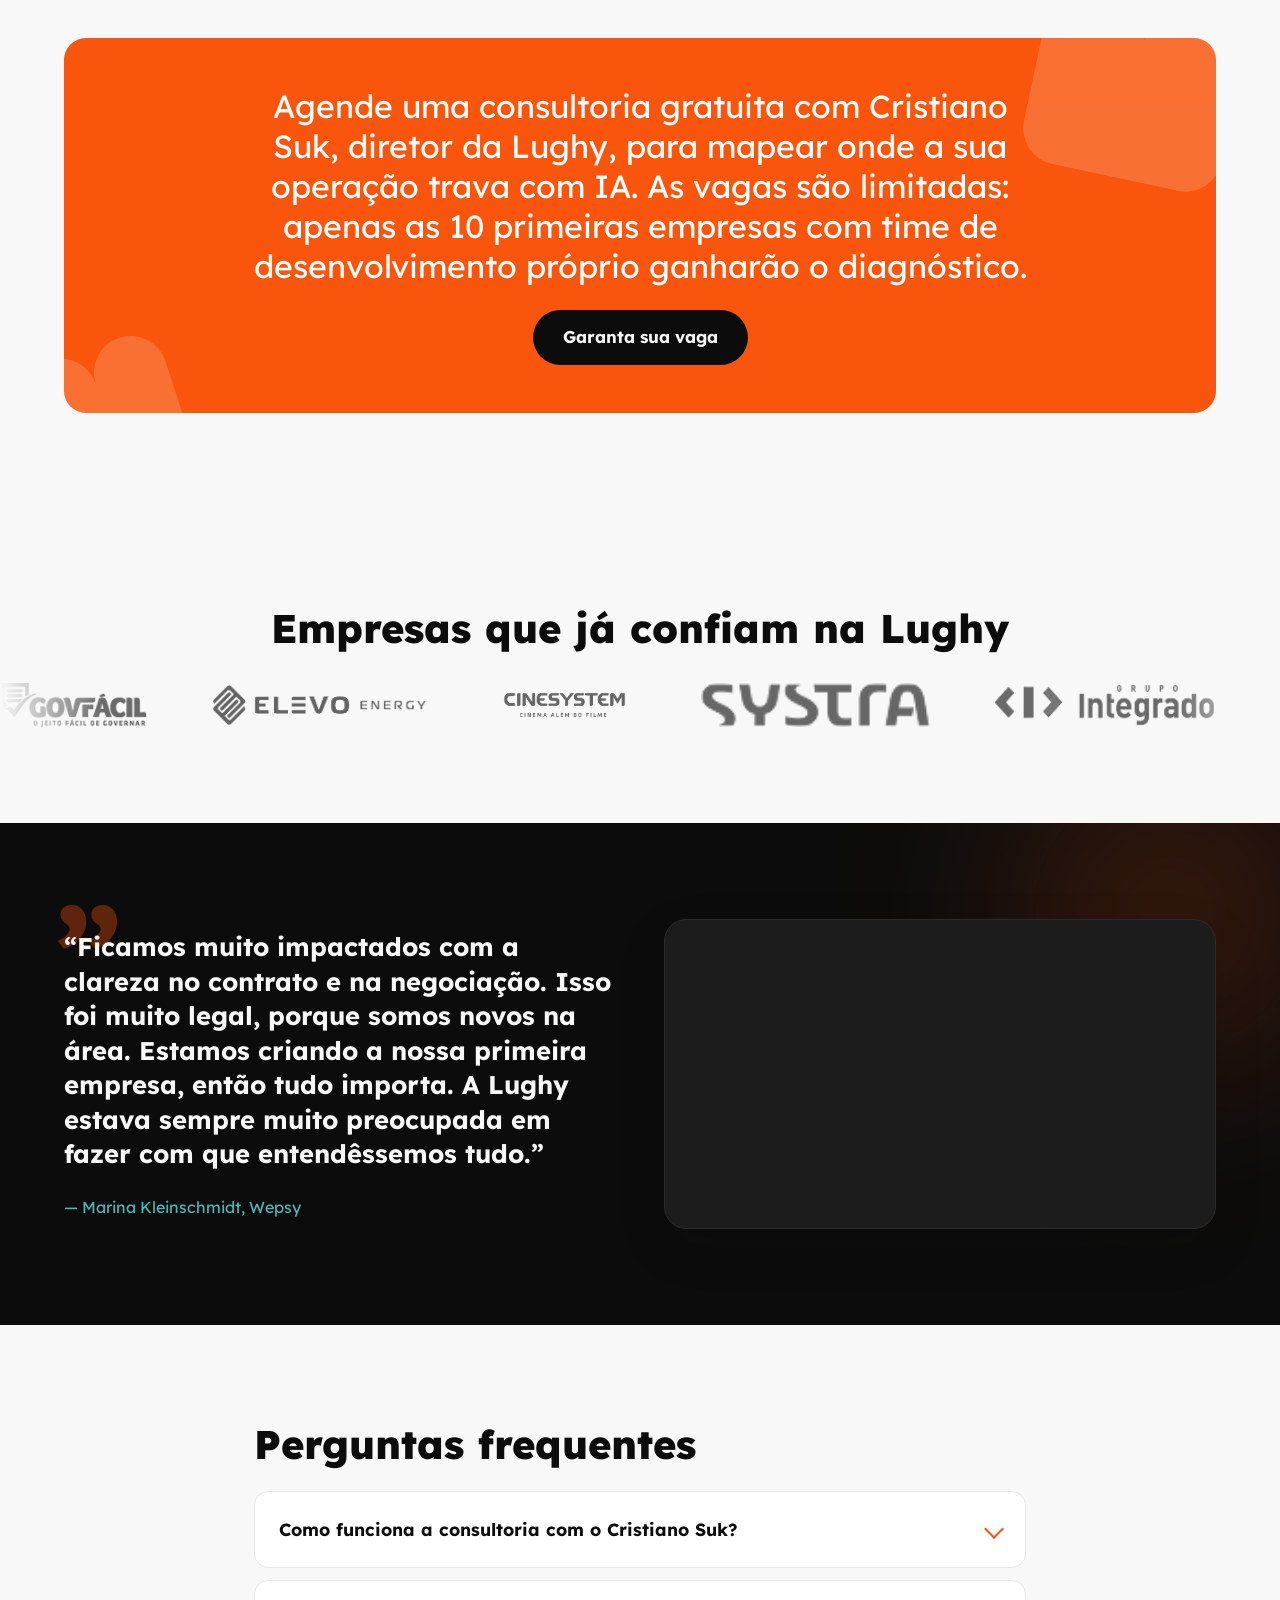
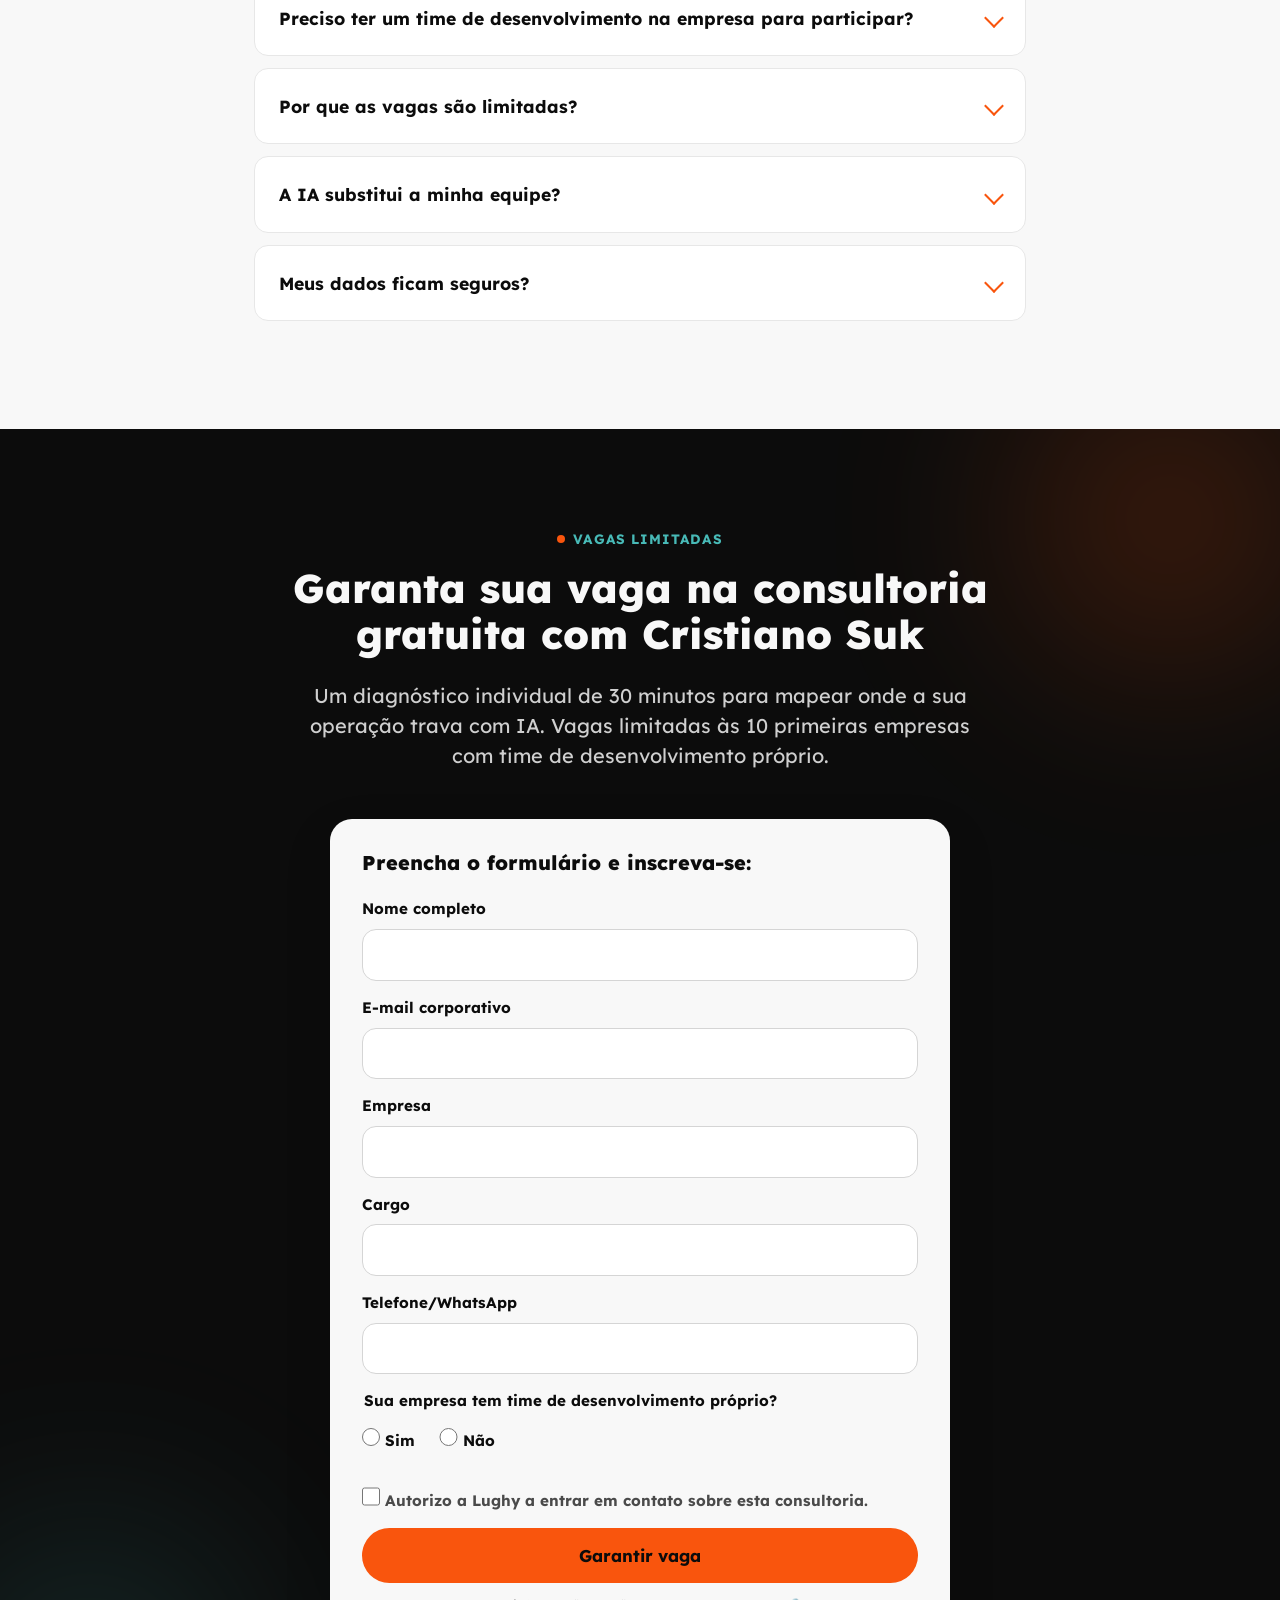
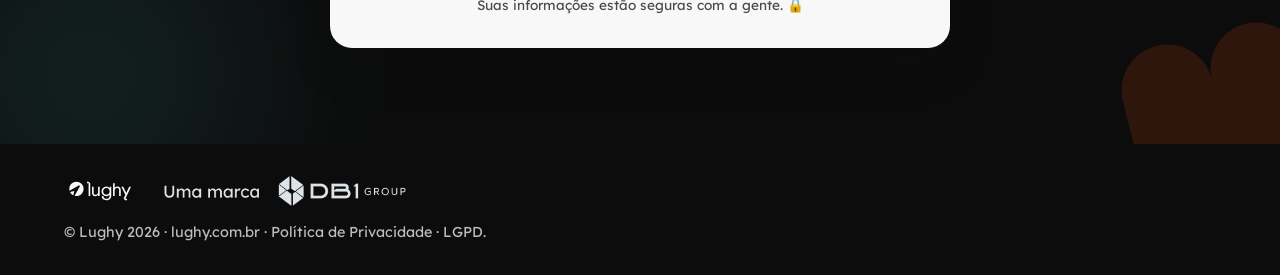
==== commit f69c3267: "Integra formulário com RD Station via função serverless - api/rd-conversao.js: proxy seguro para a A" ====
--- a/index.html
+++ b/index.html
@@ -402,6 +402,7 @@
             <p class="form-card__secure">Suas informações estão seguras com a gente. 🔒</p>
 
             <p class="form-card__success" role="status" hidden>Inscrição recebida! Em breve entraremos em contato para agendar seu diagnóstico. 🎉</p>
+            <p class="form-card__error" role="alert" hidden>Não foi possível enviar agora. Tente novamente em instantes.</p>
           </form>
         </div>
       </div>
--- a/styles.css
+++ b/styles.css
@@ -417,6 +417,16 @@
   font-weight: var(--fw-bold);
   color: #0c5b59;
 }
+.form-card__error {
+  margin-top: var(--space-4);
+  padding: var(--space-4);
+  background: rgba(249, 85, 13, 0.1);
+  border: 1.5px solid var(--laranja-lughy);
+  border-radius: var(--radius);
+  font-weight: var(--fw-bold);
+  color: #a33009;
+}
+button[type="submit"]:disabled { opacity: 0.7; cursor: progress; }
 
 /* ---------- Cards genéricos ---------- */
 .cards { list-style: none; padding: 0; display: grid; gap: var(--space-4); }
